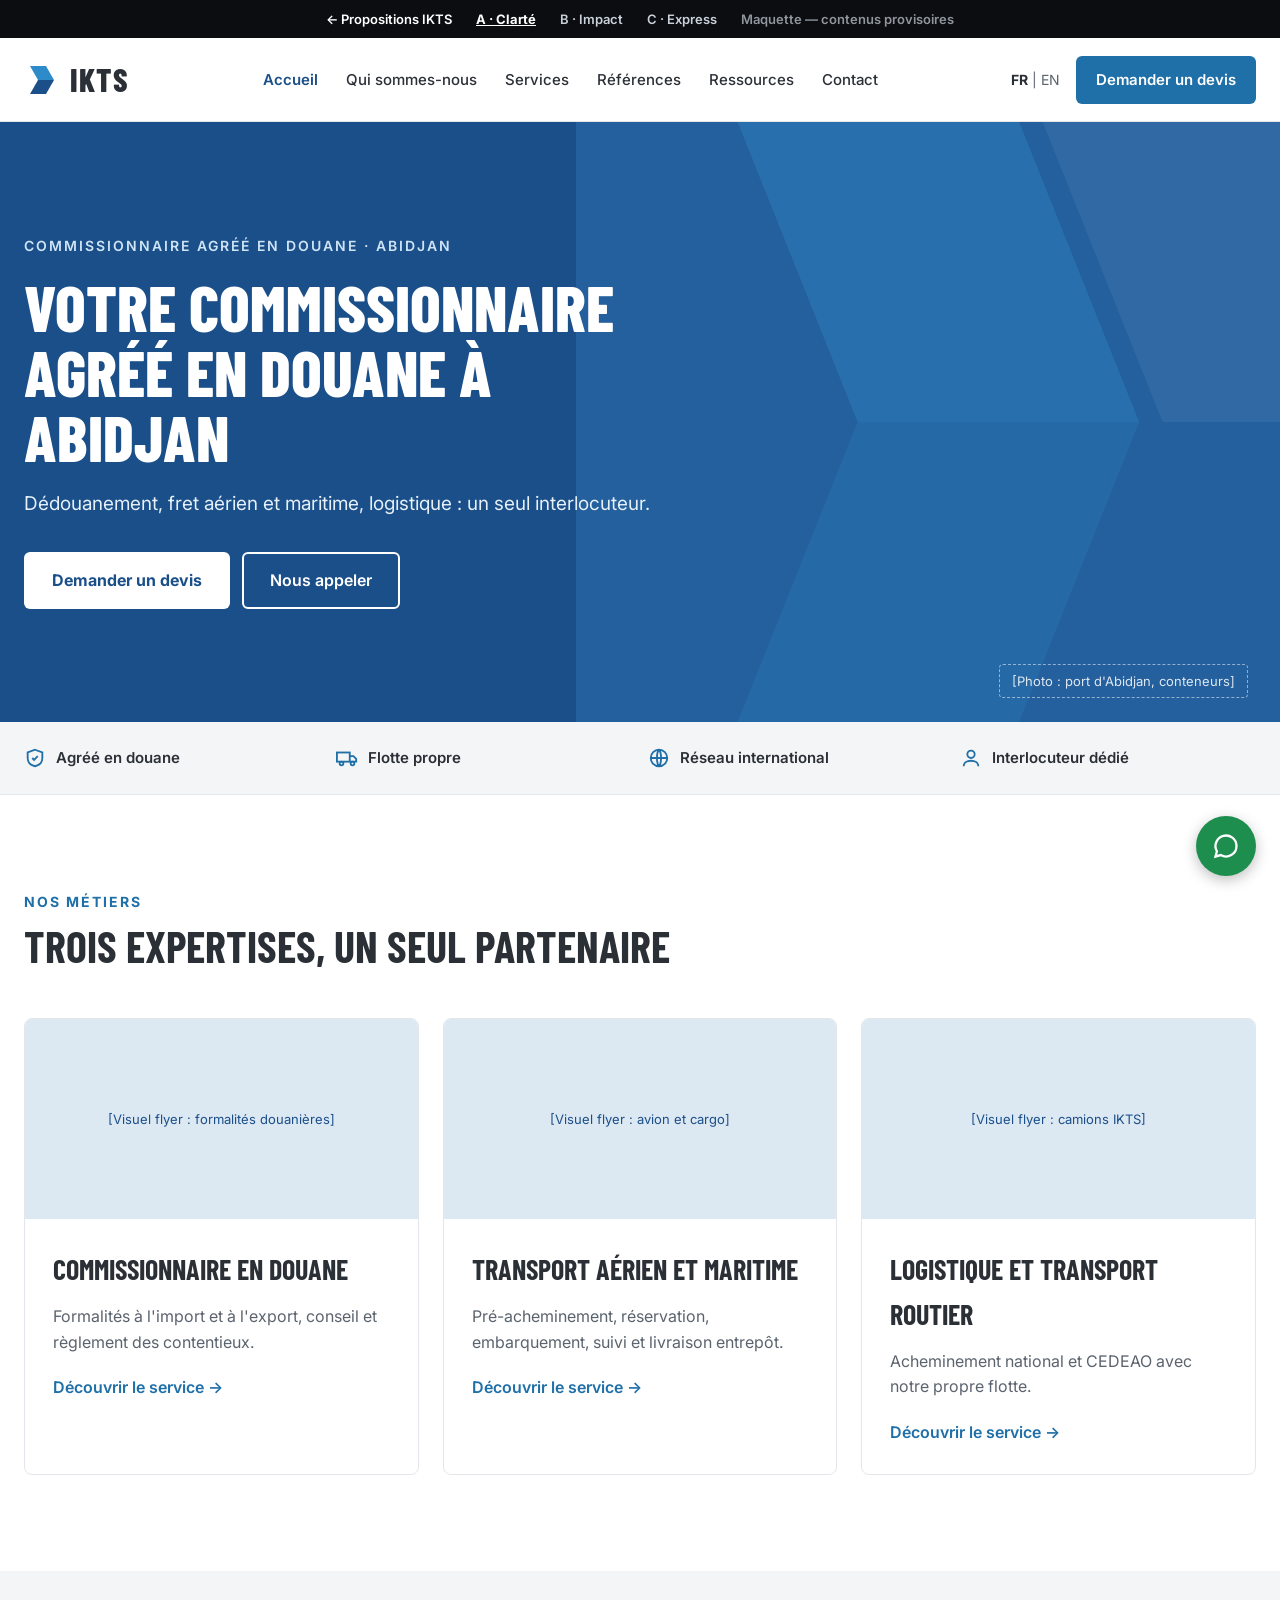
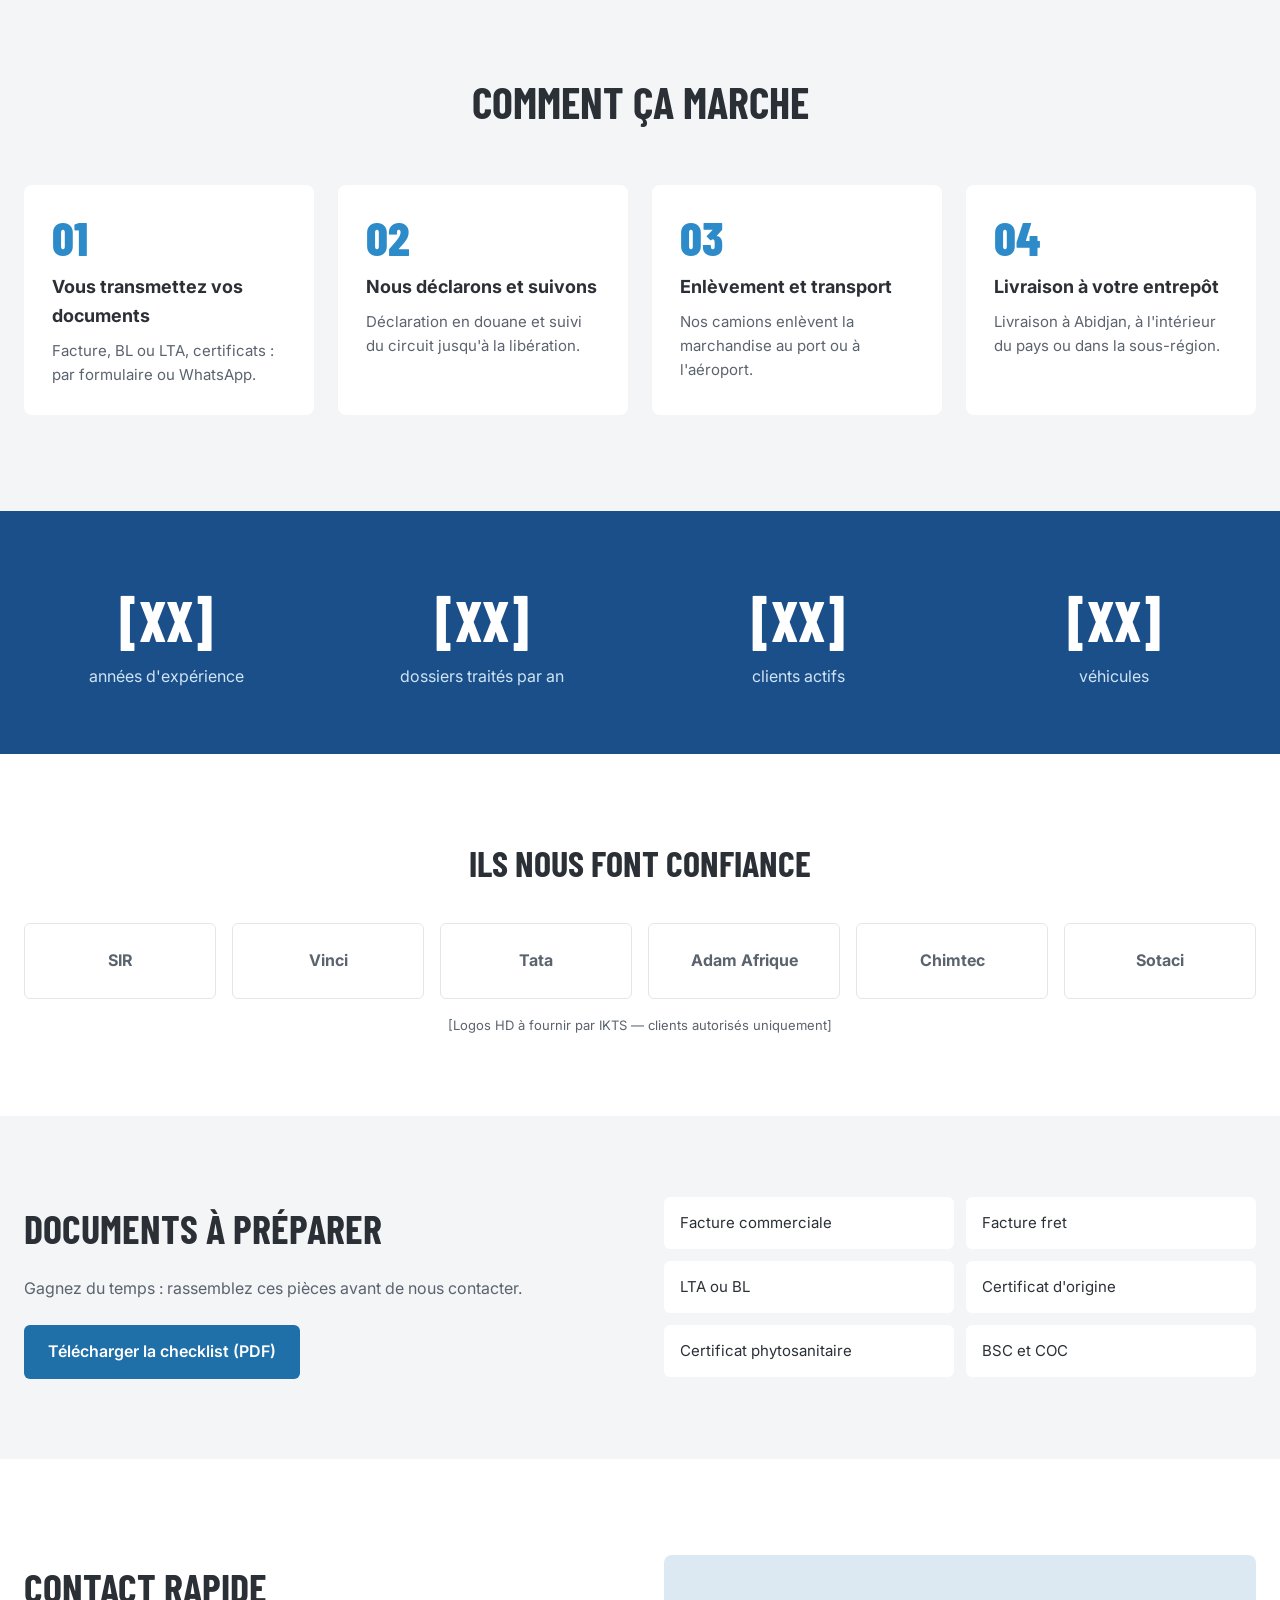
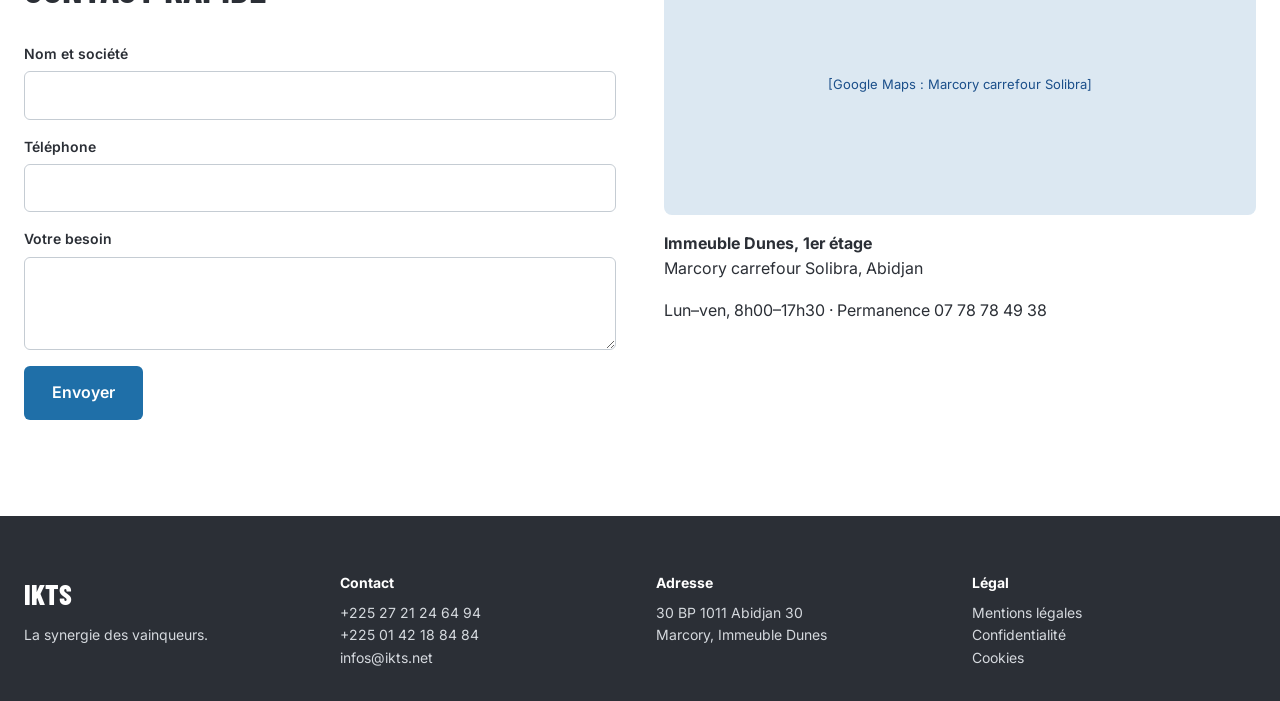
==== a-clarte.html @ 6e82dc12 "Maquettes page d'accueil IKTS : 3 propositions Co-Authored-By: Claude Opus 5.5 <noreply@anthropic.co" ====
<!doctype html>
<html lang="fr">
<head>
<meta charset="utf-8">
<meta name="viewport" content="width=device-width, initial-scale=1">
<meta name="robots" content="noindex, nofollow">
<title>IKTS accueil – Clarté</title>
<link rel="preconnect" href="https://fonts.googleapis.com">
<link href="https://fonts.googleapis.com/css2?family=Barlow+Condensed:wght@600;700;800&amp;family=Inter:wght@400;500;600;700&amp;display=swap" rel="stylesheet">
<style>
body{margin:0;background:#FFFFFF}
a{color:#1F6FA8}a:hover{color:#1B4F8A}
</style>
</head>
<body>
<div style="position:sticky;top:0;z-index:50;background:#0B0D10;color:#C9D1DA;font:600 13px/1.4 Inter,system-ui,sans-serif;padding:10px 16px;display:flex;flex-wrap:wrap;gap:8px 24px;align-items:center;justify-content:center"><a href="index.html" style="color:#fff;text-decoration:none">← Propositions IKTS</a><a href="a-clarte.html" style="color:#fff;font-weight:700;text-decoration:underline">A · Clarté</a><a href="b-impact.html" style="color:#C9D1DA;text-decoration:none">B · Impact</a><a href="c-express.html" style="color:#C9D1DA;text-decoration:none">C · Express</a><span style="opacity:.7">Maquette — contenus provisoires</span></div>
<div style="font-family: Inter, system-ui, sans-serif; color: #2B2F36; background: #FFFFFF; font-size: 16px; line-height: 1.6; position: relative">

<header style="background: #FFFFFF; border-bottom: 1px solid #E3E7EB">
<div style="max-width: 1240px; margin: 0 auto; padding: 16px 24px; display: flex; flex-wrap: wrap; align-items: center; justify-content: space-between; gap: 16px">
<a href="#" style="display: flex; align-items: center; gap: 10px; text-decoration: none; color: #2B2F36">
<svg width="36" height="36" viewBox="0 0 36 36" aria-hidden="true"><polygon points="6,4 22,4 30,18 14,18" fill="#2E8BC9"></polygon><polygon points="6,32 22,32 30,18 14,18" fill="#1B4F8A"></polygon></svg>
<span style="font-family: 'Barlow Condensed', sans-serif; font-weight: 800; font-size: 32px; letter-spacing: 1px">IKTS</span>
</a>
<nav aria-label="Menu principal" style="display: flex; flex-wrap: wrap; gap: 28px; font-size: 15px; font-weight: 500">
<a href="#" style="color: #1B4F8A; text-decoration: none; font-weight: 600">Accueil</a>
<a href="#" style="color: #2B2F36; text-decoration: none">Qui sommes-nous</a>
<a href="#" style="color: #2B2F36; text-decoration: none">Services</a>
<a href="#" style="color: #2B2F36; text-decoration: none">Références</a>
<a href="#" style="color: #2B2F36; text-decoration: none">Ressources</a>
<a href="#" style="color: #2B2F36; text-decoration: none">Contact</a>
</nav>
<div style="display: flex; align-items: center; gap: 16px">
<span style="font-size: 14px; color: #5B636E"><strong style="color: #2B2F36">FR</strong> | EN</span>
<a href="#" style="background: #1F6FA8; color: #FFFFFF; text-decoration: none; padding: 12px 20px; border-radius: 6px; font-weight: 600; font-size: 15px">Demander un devis</a>
</div>
</div>
</header>

<section style="position: relative; background: #1B4F8A; min-height: 600px; display: flex; align-items: center; overflow: hidden">
<svg style="position: absolute; right: 0; top: 0; height: 100%; width: 55%" viewBox="0 0 600 600" preserveAspectRatio="xMaxYMid slice" aria-hidden="true"><rect width="600" height="600" fill="#24609E"></rect><polygon points="120,0 360,0 480,300 240,300" fill="#2E8BC9" opacity="0.35"></polygon><polygon points="240,300 480,300 360,600 120,600" fill="#2E8BC9" opacity="0.2"></polygon><polygon points="380,0 600,0 600,300 500,300" fill="#FFFFFF" opacity="0.06"></polygon></svg>
<div style="position: absolute; right: 32px; bottom: 24px; color: #FFFFFF; font-size: 13px; opacity: 0.85; border: 1px dashed rgba(255,255,255,0.6); padding: 6px 12px; border-radius: 4px">[Photo : port d'Abidjan, conteneurs]</div>
<div style="position: relative; max-width: 1240px; width: 100%; margin: 0 auto; padding: 80px 24px">
<div style="max-width: 640px; color: #FFFFFF">
<p style="margin: 0 0 16px; font-size: 14px; font-weight: 600; letter-spacing: 2px; text-transform: uppercase; color: #CFE4F5">Commissionnaire agréé en douane · Abidjan</p>
<h1 style="margin: 0 0 20px; font-family: 'Barlow Condensed', sans-serif; font-weight: 800; font-size: 64px; line-height: 1.02; text-transform: uppercase">Votre commissionnaire agréé en douane à Abidjan</h1>
<p style="margin: 0 0 32px; font-size: 19px; color: #E6F0F8">Dédouanement, fret aérien et maritime, logistique : un seul interlocuteur.</p>
<div style="display: flex; flex-wrap: wrap; gap: 12px">
<a href="#" style="background: #FFFFFF; color: #1B4F8A; text-decoration: none; padding: 16px 28px; border-radius: 6px; font-weight: 700">Demander un devis</a>
<a href="tel:+2252721246494" style="border: 2px solid #FFFFFF; color: #FFFFFF; text-decoration: none; padding: 14px 26px; border-radius: 6px; font-weight: 600">Nous appeler</a>
</div>
</div>
</div>
</section>

<section style="background: #F3F5F7; border-bottom: 1px solid #E3E7EB">
<div style="max-width: 1240px; margin: 0 auto; padding: 24px; display: grid; grid-template-columns: repeat(auto-fit, minmax(220px, 1fr)); gap: 16px; font-weight: 600; font-size: 15px">
<div style="display: flex; align-items: center; gap: 10px"><svg width="22" height="22" viewBox="0 0 24 24" fill="none" stroke="#1F6FA8" stroke-width="2" aria-hidden="true"><path d="M12 3l8 3v6c0 5-3.5 8-8 9-4.5-1-8-4-8-9V6z"></path><path d="M9 12l2 2 4-4"></path></svg>Agréé en douane</div>
<div style="display: flex; align-items: center; gap: 10px"><svg width="22" height="22" viewBox="0 0 24 24" fill="none" stroke="#1F6FA8" stroke-width="2" aria-hidden="true"><rect x="1" y="6" width="14" height="10"></rect><path d="M15 10h4l3 3v3h-7"></path><circle cx="6" cy="18" r="2"></circle><circle cx="18" cy="18" r="2"></circle></svg>Flotte propre</div>
<div style="display: flex; align-items: center; gap: 10px"><svg width="22" height="22" viewBox="0 0 24 24" fill="none" stroke="#1F6FA8" stroke-width="2" aria-hidden="true"><circle cx="12" cy="12" r="9"></circle><path d="M3 12h18M12 3c3 3 3 15 0 18M12 3c-3 3-3 15 0 18"></path></svg>Réseau international</div>
<div style="display: flex; align-items: center; gap: 10px"><svg width="22" height="22" viewBox="0 0 24 24" fill="none" stroke="#1F6FA8" stroke-width="2" aria-hidden="true"><circle cx="12" cy="8" r="4"></circle><path d="M4 21c0-4 4-6 8-6s8 2 8 6"></path></svg>Interlocuteur dédié</div>
</div>
</section>

<section style="max-width: 1240px; margin: 0 auto; padding: 96px 24px">
<p style="margin: 0 0 8px; color: #1F6FA8; font-weight: 700; font-size: 14px; letter-spacing: 2px; text-transform: uppercase">Nos métiers</p>
<h2 style="margin: 0 0 48px; font-family: 'Barlow Condensed', sans-serif; font-weight: 700; font-size: 44px; text-transform: uppercase; line-height: 1.1">Trois expertises, un seul partenaire</h2>
<div style="display: grid; grid-template-columns: repeat(auto-fit, minmax(300px, 1fr)); gap: 24px">
<div style="border: 1px solid #E3E7EB; border-radius: 8px; overflow: hidden; background: #FFFFFF">
<div style="height: 200px; background: #DCE8F2; display: flex; align-items: center; justify-content: center; color: #1B4F8A; font-size: 13px">[Visuel flyer : formalités douanières]</div>
<div style="padding: 28px">
<h3 style="margin: 0 0 12px; font-family: 'Barlow Condensed', sans-serif; font-size: 28px; text-transform: uppercase">Commissionnaire en douane</h3>
<p style="margin: 0 0 20px; color: #5B636E">Formalités à l'import et à l'export, conseil et règlement des contentieux.</p>
<a href="#" style="font-weight: 600; text-decoration: none">Découvrir le service →</a>
</div>
</div>
<div style="border: 1px solid #E3E7EB; border-radius: 8px; overflow: hidden; background: #FFFFFF">
<div style="height: 200px; background: #DCE8F2; display: flex; align-items: center; justify-content: center; color: #1B4F8A; font-size: 13px">[Visuel flyer : avion et cargo]</div>
<div style="padding: 28px">
<h3 style="margin: 0 0 12px; font-family: 'Barlow Condensed', sans-serif; font-size: 28px; text-transform: uppercase">Transport aérien et maritime</h3>
<p style="margin: 0 0 20px; color: #5B636E">Pré-acheminement, réservation, embarquement, suivi et livraison entrepôt.</p>
<a href="#" style="font-weight: 600; text-decoration: none">Découvrir le service →</a>
</div>
</div>
<div style="border: 1px solid #E3E7EB; border-radius: 8px; overflow: hidden; background: #FFFFFF">
<div style="height: 200px; background: #DCE8F2; display: flex; align-items: center; justify-content: center; color: #1B4F8A; font-size: 13px">[Visuel flyer : camions IKTS]</div>
<div style="padding: 28px">
<h3 style="margin: 0 0 12px; font-family: 'Barlow Condensed', sans-serif; font-size: 28px; text-transform: uppercase">Logistique et transport routier</h3>
<p style="margin: 0 0 20px; color: #5B636E">Acheminement national et CEDEAO avec notre propre flotte.</p>
<a href="#" style="font-weight: 600; text-decoration: none">Découvrir le service →</a>
</div>
</div>
</div>
</section>

<section style="background: #F3F5F7">
<div style="max-width: 1240px; margin: 0 auto; padding: 96px 24px">
<h2 style="margin: 0 0 48px; font-family: 'Barlow Condensed', sans-serif; font-weight: 700; font-size: 44px; text-transform: uppercase; text-align: center">Comment ça marche</h2>
<ol style="list-style: none; margin: 0; padding: 0; display: grid; grid-template-columns: repeat(auto-fit, minmax(220px, 1fr)); gap: 24px">
<li style="background: #FFFFFF; border-radius: 8px; padding: 28px"><div style="font-family: 'Barlow Condensed', sans-serif; font-size: 48px; font-weight: 800; color: #2E8BC9; line-height: 1">01</div><h3 style="margin: 12px 0 8px; font-size: 18px">Vous transmettez vos documents</h3><p style="margin: 0; color: #5B636E; font-size: 15px">Facture, BL ou LTA, certificats : par formulaire ou WhatsApp.</p></li>
<li style="background: #FFFFFF; border-radius: 8px; padding: 28px"><div style="font-family: 'Barlow Condensed', sans-serif; font-size: 48px; font-weight: 800; color: #2E8BC9; line-height: 1">02</div><h3 style="margin: 12px 0 8px; font-size: 18px">Nous déclarons et suivons</h3><p style="margin: 0; color: #5B636E; font-size: 15px">Déclaration en douane et suivi du circuit jusqu'à la libération.</p></li>
<li style="background: #FFFFFF; border-radius: 8px; padding: 28px"><div style="font-family: 'Barlow Condensed', sans-serif; font-size: 48px; font-weight: 800; color: #2E8BC9; line-height: 1">03</div><h3 style="margin: 12px 0 8px; font-size: 18px">Enlèvement et transport</h3><p style="margin: 0; color: #5B636E; font-size: 15px">Nos camions enlèvent la marchandise au port ou à l'aéroport.</p></li>
<li style="background: #FFFFFF; border-radius: 8px; padding: 28px"><div style="font-family: 'Barlow Condensed', sans-serif; font-size: 48px; font-weight: 800; color: #2E8BC9; line-height: 1">04</div><h3 style="margin: 12px 0 8px; font-size: 18px">Livraison à votre entrepôt</h3><p style="margin: 0; color: #5B636E; font-size: 15px">Livraison à Abidjan, à l'intérieur du pays ou dans la sous-région.</p></li>
</ol>
</div>
</section>

<section style="background: #1B4F8A; color: #FFFFFF">
<div style="max-width: 1240px; margin: 0 auto; padding: 64px 24px; display: grid; grid-template-columns: repeat(auto-fit, minmax(200px, 1fr)); gap: 32px; text-align: center">
<div><div style="font-family: 'Barlow Condensed', sans-serif; font-size: 56px; font-weight: 800">[XX]</div><div style="color: #CFE4F5">années d'expérience</div></div>
<div><div style="font-family: 'Barlow Condensed', sans-serif; font-size: 56px; font-weight: 800">[XX]</div><div style="color: #CFE4F5">dossiers traités par an</div></div>
<div><div style="font-family: 'Barlow Condensed', sans-serif; font-size: 56px; font-weight: 800">[XX]</div><div style="color: #CFE4F5">clients actifs</div></div>
<div><div style="font-family: 'Barlow Condensed', sans-serif; font-size: 56px; font-weight: 800">[XX]</div><div style="color: #CFE4F5">véhicules</div></div>
</div>
</section>

<section style="max-width: 1240px; margin: 0 auto; padding: 80px 24px">
<h2 style="margin: 0 0 32px; font-family: 'Barlow Condensed', sans-serif; font-weight: 700; font-size: 36px; text-transform: uppercase; text-align: center">Ils nous font confiance</h2>
<div style="display: grid; grid-template-columns: repeat(auto-fit, minmax(140px, 1fr)); gap: 16px">
<div style="border: 1px solid #E3E7EB; border-radius: 6px; padding: 24px; text-align: center; font-weight: 700; color: #5B636E">SIR</div>
<div style="border: 1px solid #E3E7EB; border-radius: 6px; padding: 24px; text-align: center; font-weight: 700; color: #5B636E">Vinci</div>
<div style="border: 1px solid #E3E7EB; border-radius: 6px; padding: 24px; text-align: center; font-weight: 700; color: #5B636E">Tata</div>
<div style="border: 1px solid #E3E7EB; border-radius: 6px; padding: 24px; text-align: center; font-weight: 700; color: #5B636E">Adam Afrique</div>
<div style="border: 1px solid #E3E7EB; border-radius: 6px; padding: 24px; text-align: center; font-weight: 700; color: #5B636E">Chimtec</div>
<div style="border: 1px solid #E3E7EB; border-radius: 6px; padding: 24px; text-align: center; font-weight: 700; color: #5B636E">Sotaci</div>
</div>
<p style="margin: 16px 0 0; text-align: center; font-size: 13px; color: #5B636E">[Logos HD à fournir par IKTS — clients autorisés uniquement]</p>
</section>

<section style="background: #F3F5F7">
<div style="max-width: 1240px; margin: 0 auto; padding: 80px 24px; display: flex; flex-wrap: wrap; gap: 48px; align-items: center">
<div style="flex: 1 1 420px">
<h2 style="margin: 0 0 16px; font-family: 'Barlow Condensed', sans-serif; font-weight: 700; font-size: 40px; text-transform: uppercase">Documents à préparer</h2>
<p style="margin: 0 0 24px; color: #5B636E">Gagnez du temps : rassemblez ces pièces avant de nous contacter.</p>
<a href="#" style="display: inline-block; background: #1F6FA8; color: #FFFFFF; text-decoration: none; padding: 14px 24px; border-radius: 6px; font-weight: 600">Télécharger la checklist (PDF)</a>
</div>
<ul style="flex: 1 1 420px; margin: 0; padding: 0; list-style: none; display: grid; grid-template-columns: repeat(2, minmax(0, 1fr)); gap: 12px; font-size: 15px">
<li style="background: #FFFFFF; padding: 14px 16px; border-radius: 6px">Facture commerciale</li>
<li style="background: #FFFFFF; padding: 14px 16px; border-radius: 6px">Facture fret</li>
<li style="background: #FFFFFF; padding: 14px 16px; border-radius: 6px">LTA ou BL</li>
<li style="background: #FFFFFF; padding: 14px 16px; border-radius: 6px">Certificat d'origine</li>
<li style="background: #FFFFFF; padding: 14px 16px; border-radius: 6px">Certificat phytosanitaire</li>
<li style="background: #FFFFFF; padding: 14px 16px; border-radius: 6px">BSC et COC</li>
</ul>
</div>
</section>

<section style="max-width: 1240px; margin: 0 auto; padding: 96px 24px; display: flex; flex-wrap: wrap; gap: 48px">
<form style="flex: 1 1 420px; display: flex; flex-direction: column; gap: 16px">
<h2 style="margin: 0 0 8px; font-family: 'Barlow Condensed', sans-serif; font-weight: 700; font-size: 40px; text-transform: uppercase">Contact rapide</h2>
<label style="display: flex; flex-direction: column; gap: 6px; font-weight: 600; font-size: 14px">Nom et société<input type="text" style="padding: 12px; border: 1px solid #C5CCD3; border-radius: 6px; font: inherit; font-weight: 400"></label>
<label style="display: flex; flex-direction: column; gap: 6px; font-weight: 600; font-size: 14px">Téléphone<input type="tel" style="padding: 12px; border: 1px solid #C5CCD3; border-radius: 6px; font: inherit; font-weight: 400"></label>
<label style="display: flex; flex-direction: column; gap: 6px; font-weight: 600; font-size: 14px">Votre besoin<textarea rows="3" style="padding: 12px; border: 1px solid #C5CCD3; border-radius: 6px; font: inherit; font-weight: 400"></textarea></label>
<button type="button" style="align-self: flex-start; background: #1F6FA8; color: #FFFFFF; border: 0; padding: 14px 28px; border-radius: 6px; font: inherit; font-weight: 600; cursor: pointer">Envoyer</button>
</form>
<div style="flex: 1 1 420px; display: flex; flex-direction: column; gap: 16px">
<div style="height: 260px; background: #DCE8F2; border-radius: 8px; display: flex; align-items: center; justify-content: center; color: #1B4F8A; font-size: 13px">[Google Maps : Marcory carrefour Solibra]</div>
<p style="margin: 0"><strong>Immeuble Dunes, 1er étage</strong><br>Marcory carrefour Solibra, Abidjan</p>
<p style="margin: 0">Lun–ven, 8h00–17h30 · Permanence 07 78 78 49 38</p>
</div>
</section>

<footer style="background: #2B2F36; color: #D5D9DE">
<div style="max-width: 1240px; margin: 0 auto; padding: 56px 24px 32px; display: grid; grid-template-columns: repeat(auto-fit, minmax(220px, 1fr)); gap: 32px; font-size: 14px">
<div><div style="font-family: 'Barlow Condensed', sans-serif; font-weight: 800; font-size: 28px; color: #FFFFFF">IKTS</div><p style="margin: 8px 0 0">La synergie des vainqueurs.</p></div>
<div><strong style="color: #FFFFFF">Contact</strong><p style="margin: 8px 0 0">+225 27 21 24 64 94<br>+225 01 42 18 84 84<br>infos@ikts.net</p></div>
<div><strong style="color: #FFFFFF">Adresse</strong><p style="margin: 8px 0 0">30 BP 1011 Abidjan 30<br>Marcory, Immeuble Dunes</p></div>
<div><strong style="color: #FFFFFF">Légal</strong><p style="margin: 8px 0 0">Mentions légales<br>Confidentialité<br>Cookies</p></div>
</div>
</footer>

<a href="https://wa.me/2250778784938" aria-label="Écrire sur WhatsApp" style="position: fixed; right: 24px; bottom: 24px; width: 60px; height: 60px; border-radius: 50%; background: #1E8E4F; display: flex; align-items: center; justify-content: center; box-shadow: 0 4px 14px rgba(0,0,0,0.25)"><svg width="28" height="28" viewBox="0 0 24 24" fill="none" stroke="#FFFFFF" stroke-width="2" aria-hidden="true"><path d="M21 12a9 9 0 0 1-13.5 7.8L3 21l1.2-4.5A9 9 0 1 1 21 12z"></path></svg></a>
</div>
</body>
</html>
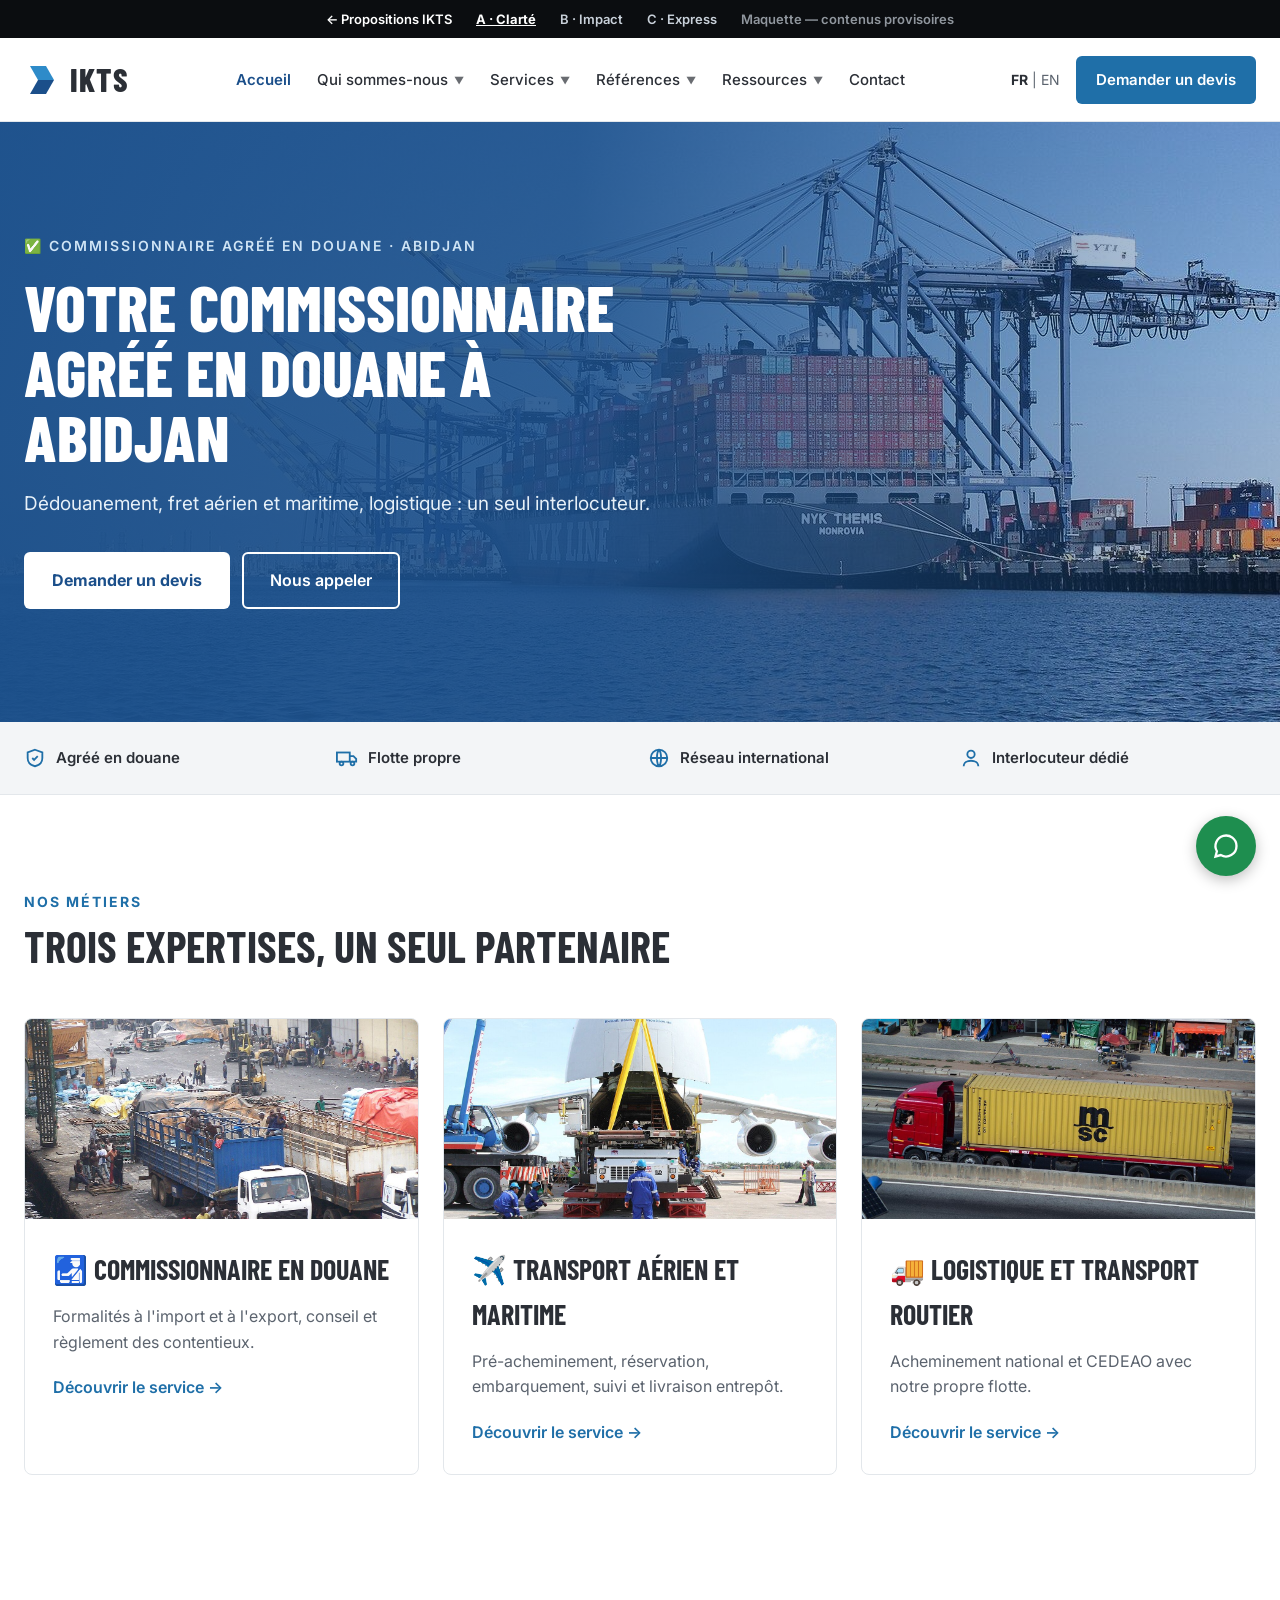
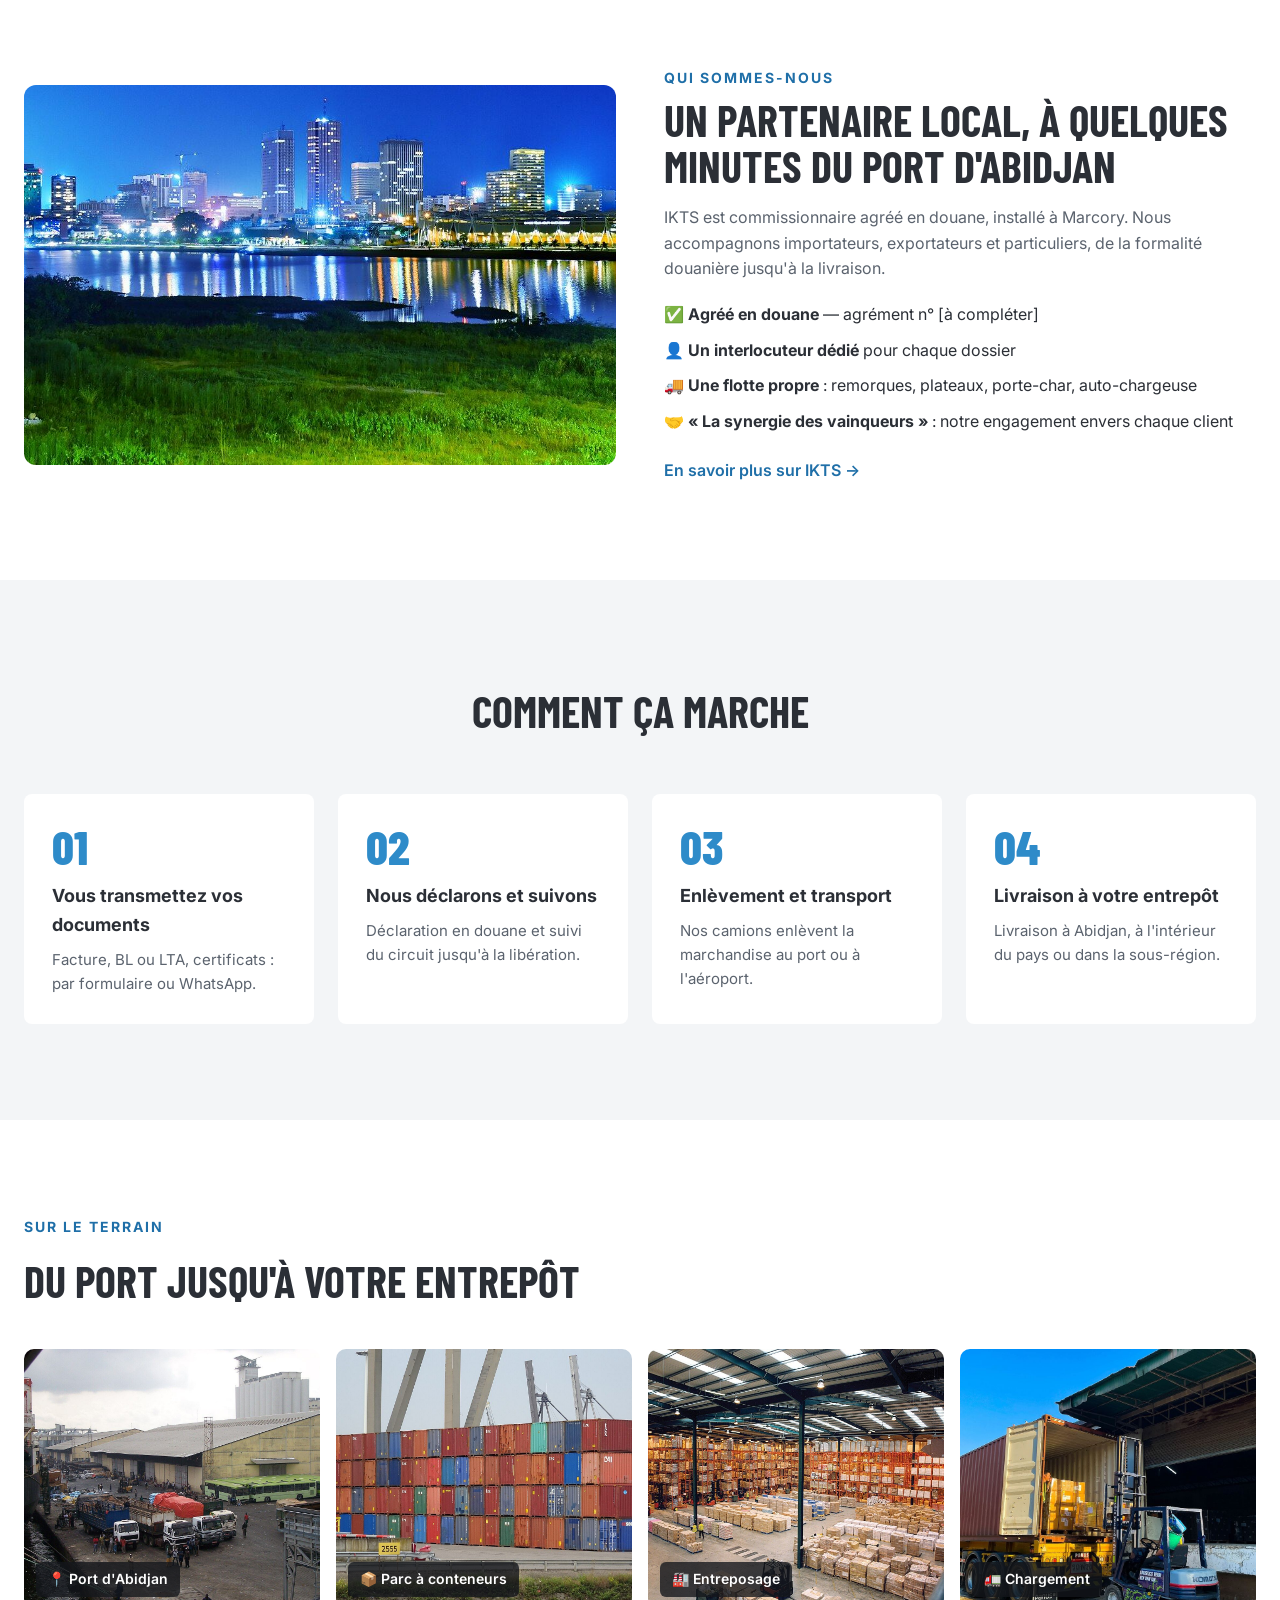
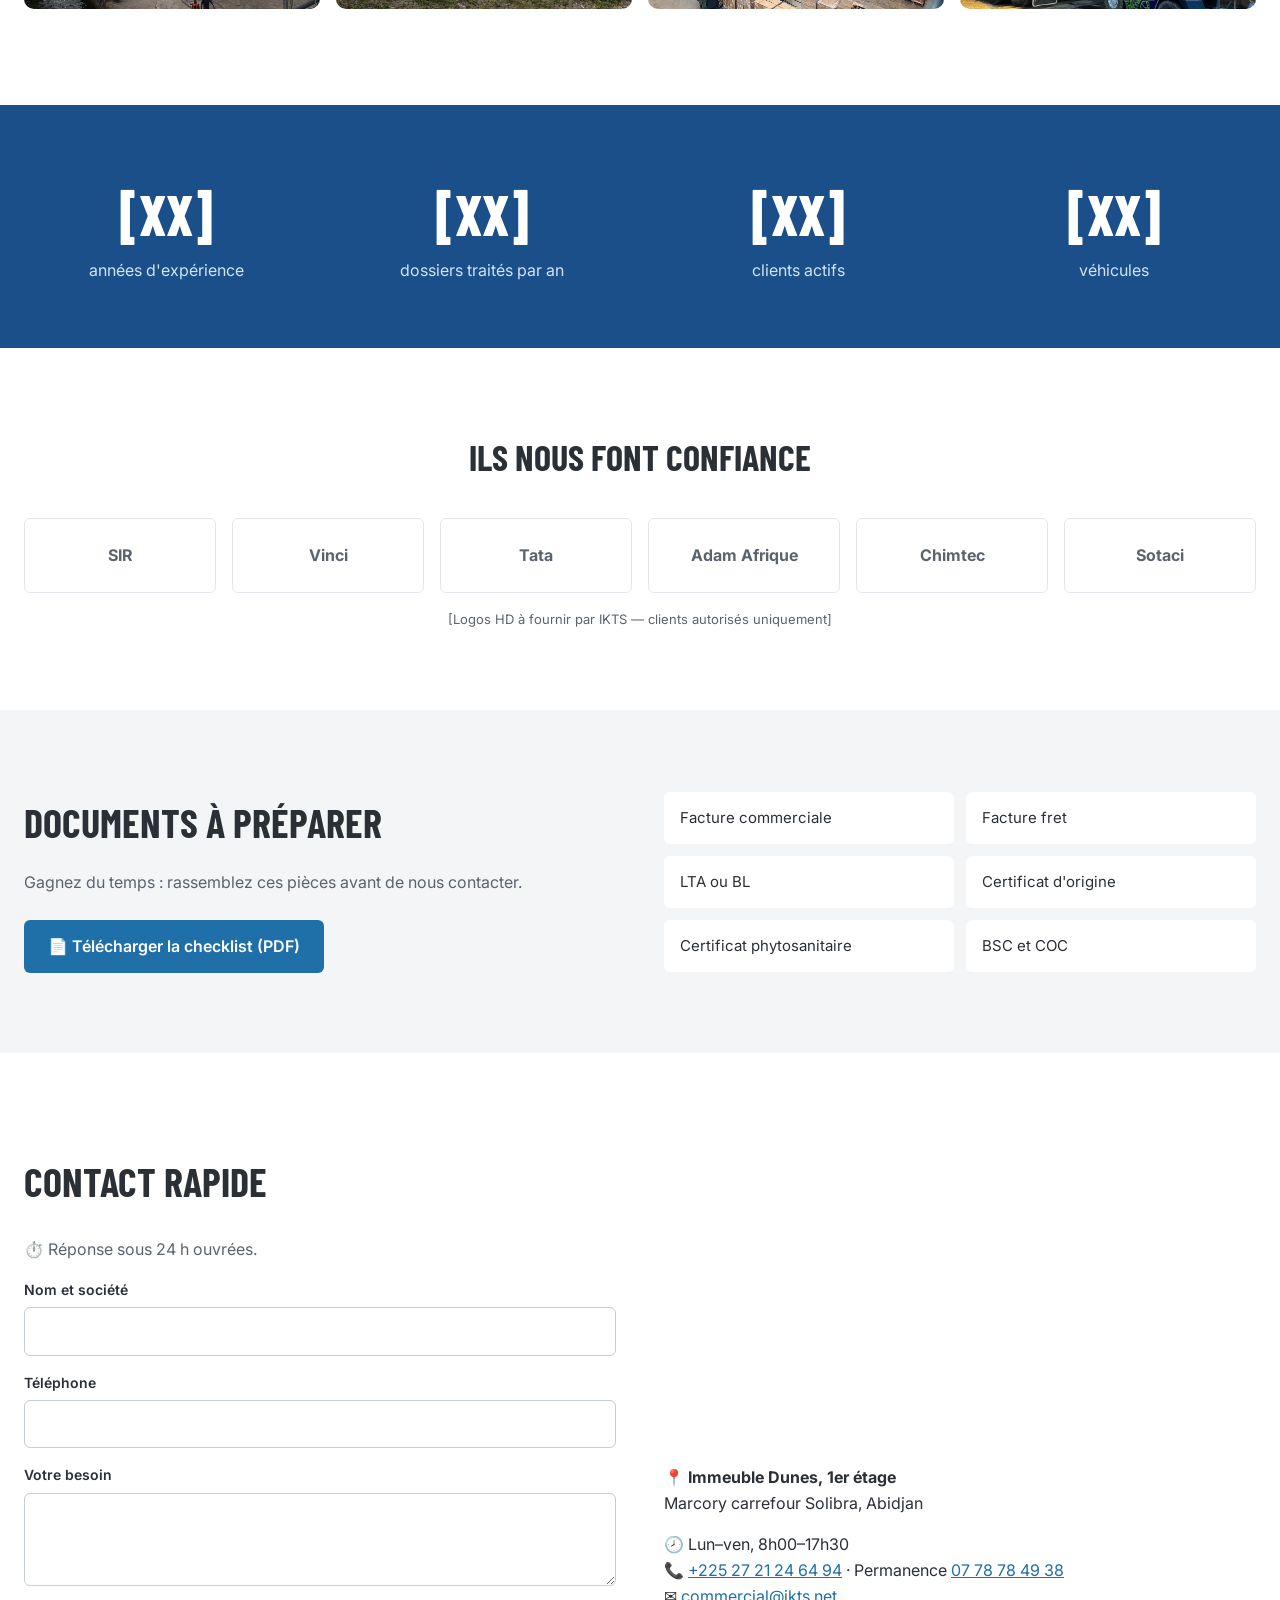
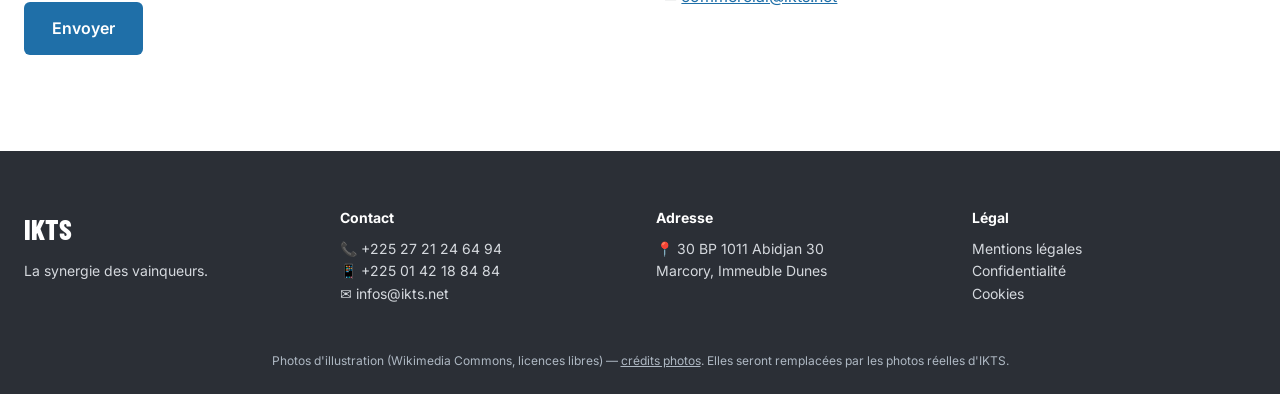
==== commit c29bcd6c: "Ajout photos, sous-menus cliquables, emojis, sections Qui sommes-nous, galerie, contact et crédits p" ====
--- a/a-clarte.html
+++ b/a-clarte.html
@@ -11,42 +11,74 @@
 body{margin:0;background:#FFFFFF}
 a{color:#1F6FA8}a:hover{color:#1B4F8A}
 </style>
+<link rel="stylesheet" href="assets/site.css">
 </head>
-<body>
+<body class="theme-light" id="top">
 <div style="position:sticky;top:0;z-index:50;background:#0B0D10;color:#C9D1DA;font:600 13px/1.4 Inter,system-ui,sans-serif;padding:10px 16px;display:flex;flex-wrap:wrap;gap:8px 24px;align-items:center;justify-content:center"><a href="index.html" style="color:#fff;text-decoration:none">← Propositions IKTS</a><a href="a-clarte.html" style="color:#fff;font-weight:700;text-decoration:underline">A · Clarté</a><a href="b-impact.html" style="color:#C9D1DA;text-decoration:none">B · Impact</a><a href="c-express.html" style="color:#C9D1DA;text-decoration:none">C · Express</a><span style="opacity:.7">Maquette — contenus provisoires</span></div>
 <div style="font-family: Inter, system-ui, sans-serif; color: #2B2F36; background: #FFFFFF; font-size: 16px; line-height: 1.6; position: relative">
 
 <header style="background: #FFFFFF; border-bottom: 1px solid #E3E7EB">
 <div style="max-width: 1240px; margin: 0 auto; padding: 16px 24px; display: flex; flex-wrap: wrap; align-items: center; justify-content: space-between; gap: 16px">
-<a href="#" style="display: flex; align-items: center; gap: 10px; text-decoration: none; color: #2B2F36">
+<a href="#top" style="display: flex; align-items: center; gap: 10px; text-decoration: none; color: #2B2F36">
 <svg width="36" height="36" viewBox="0 0 36 36" aria-hidden="true"><polygon points="6,4 22,4 30,18 14,18" fill="#2E8BC9"></polygon><polygon points="6,32 22,32 30,18 14,18" fill="#1B4F8A"></polygon></svg>
 <span style="font-family: 'Barlow Condensed', sans-serif; font-weight: 800; font-size: 32px; letter-spacing: 1px">IKTS</span>
 </a>
-<nav aria-label="Menu principal" style="display: flex; flex-wrap: wrap; gap: 28px; font-size: 15px; font-weight: 500">
-<a href="#" style="color: #1B4F8A; text-decoration: none; font-weight: 600">Accueil</a>
-<a href="#" style="color: #2B2F36; text-decoration: none">Qui sommes-nous</a>
-<a href="#" style="color: #2B2F36; text-decoration: none">Services</a>
-<a href="#" style="color: #2B2F36; text-decoration: none">Références</a>
-<a href="#" style="color: #2B2F36; text-decoration: none">Ressources</a>
-<a href="#" style="color: #2B2F36; text-decoration: none">Contact</a>
-</nav>
+<button type="button" class="menu-btn" aria-expanded="false" aria-controls="menu" onclick="var n=document.getElementById('menu');var o=n.classList.toggle('open');this.setAttribute('aria-expanded',o)">☰ Menu</button>
+<ul class="nav" id="menu" aria-label="Menu principal" style="font-size: 15px; font-weight: 500">
+<li><a class="top" href="#top" style="color: #1B4F8A; font-weight: 600">Accueil</a>
+</li>
+<li><a class="top" href="#a-propos" style="color: #2B2F36">Qui sommes-nous <span class="caret" aria-hidden="true">▼</span></a>
+<ul class="sub">
+<li><a href="bientot.html?p=Notre%20histoire">Notre histoire<span class="soon">bientôt</span></a></li>
+<li><a href="#a-propos">Agrément et engagements</a></li>
+<li><a href="#process">Comment nous travaillons</a></li>
+<li><a href="#chiffres">Chiffres clés</a></li>
+</ul>
+</li>
+<li><a class="top" href="#services" style="color: #2B2F36">Services <span class="caret" aria-hidden="true">▼</span></a>
+<ul class="sub">
+<li><a href="#douane">🛃 Commissionnaire en douane</a></li>
+<li><a href="#fret">✈️ Fret aérien et maritime</a></li>
+<li><a href="#logistique">🚚 Logistique et transport routier</a></li>
+<li><a href="bientot.html?p=Notre%20flotte">Notre flotte<span class="soon">bientôt</span></a></li>
+</ul>
+</li>
+<li><a class="top" href="#references" style="color: #2B2F36">Références <span class="caret" aria-hidden="true">▼</span></a>
+<ul class="sub">
+<li><a href="#references">Nos clients</a></li>
+<li><a href="bientot.html?p=%C3%89tudes%20de%20cas">Études de cas<span class="soon">bientôt</span></a></li>
+<li><a href="bientot.html?p=T%C3%A9moignages">Témoignages<span class="soon">bientôt</span></a></li>
+</ul>
+</li>
+<li><a class="top" href="#documents" style="color: #2B2F36">Ressources <span class="caret" aria-hidden="true">▼</span></a>
+<ul class="sub">
+<li><a href="#documents">📄 Documents à préparer</a></li>
+<li><a href="bientot.html?p=Questions%20fr%C3%A9quentes">❓ Questions fréquentes<span class="soon">bientôt</span></a></li>
+<li><a href="bientot.html?p=Suivi%20de%20dossier">📦 Suivi de dossier<span class="soon">bientôt</span></a></li>
+<li><a href="bientot.html?p=Glossaire%20douane">Glossaire douane<span class="soon">bientôt</span></a></li>
+<li><a href="bientot.html?p=Actualit%C3%A9s">Actualités<span class="soon">bientôt</span></a></li>
+</ul>
+</li>
+<li><a class="top" href="#contact" style="color: #2B2F36">Contact</a>
+</li>
+</ul>
 <div style="display: flex; align-items: center; gap: 16px">
 <span style="font-size: 14px; color: #5B636E"><strong style="color: #2B2F36">FR</strong> | EN</span>
-<a href="#" style="background: #1F6FA8; color: #FFFFFF; text-decoration: none; padding: 12px 20px; border-radius: 6px; font-weight: 600; font-size: 15px">Demander un devis</a>
+<a href="#contact" style="background: #1F6FA8; color: #FFFFFF; text-decoration: none; padding: 12px 20px; border-radius: 6px; font-weight: 600; font-size: 15px">Demander un devis</a>
 </div>
 </div>
 </header>
 
 <section style="position: relative; background: #1B4F8A; min-height: 600px; display: flex; align-items: center; overflow: hidden">
-<svg style="position: absolute; right: 0; top: 0; height: 100%; width: 55%" viewBox="0 0 600 600" preserveAspectRatio="xMaxYMid slice" aria-hidden="true"><rect width="600" height="600" fill="#24609E"></rect><polygon points="120,0 360,0 480,300 240,300" fill="#2E8BC9" opacity="0.35"></polygon><polygon points="240,300 480,300 360,600 120,600" fill="#2E8BC9" opacity="0.2"></polygon><polygon points="380,0 600,0 600,300 500,300" fill="#FFFFFF" opacity="0.06"></polygon></svg>
-<div style="position: absolute; right: 32px; bottom: 24px; color: #FFFFFF; font-size: 13px; opacity: 0.85; border: 1px dashed rgba(255,255,255,0.6); padding: 6px 12px; border-radius: 4px">[Photo : port d'Abidjan, conteneurs]</div>
+<img src="img/porte-conteneurs.jpg" alt="Porte-conteneurs à quai sous les portiques" style="position: absolute; inset: 0; width: 100%; height: 100%; object-fit: cover">
+<div aria-hidden="true" style="position: absolute; inset: 0; background: linear-gradient(90deg, rgba(27,79,138,0.96) 0%, rgba(27,79,138,0.88) 45%, rgba(27,79,138,0.25) 100%)"></div>
 <div style="position: relative; max-width: 1240px; width: 100%; margin: 0 auto; padding: 80px 24px">
 <div style="max-width: 640px; color: #FFFFFF">
-<p style="margin: 0 0 16px; font-size: 14px; font-weight: 600; letter-spacing: 2px; text-transform: uppercase; color: #CFE4F5">Commissionnaire agréé en douane · Abidjan</p>
+<p style="margin: 0 0 16px; font-size: 14px; font-weight: 600; letter-spacing: 2px; text-transform: uppercase; color: #CFE4F5">✅ Commissionnaire agréé en douane · Abidjan</p>
 <h1 style="margin: 0 0 20px; font-family: 'Barlow Condensed', sans-serif; font-weight: 800; font-size: 64px; line-height: 1.02; text-transform: uppercase">Votre commissionnaire agréé en douane à Abidjan</h1>
 <p style="margin: 0 0 32px; font-size: 19px; color: #E6F0F8">Dédouanement, fret aérien et maritime, logistique : un seul interlocuteur.</p>
 <div style="display: flex; flex-wrap: wrap; gap: 12px">
-<a href="#" style="background: #FFFFFF; color: #1B4F8A; text-decoration: none; padding: 16px 28px; border-radius: 6px; font-weight: 700">Demander un devis</a>
+<a href="#contact" style="background: #FFFFFF; color: #1B4F8A; text-decoration: none; padding: 16px 28px; border-radius: 6px; font-weight: 700">Demander un devis</a>
 <a href="tel:+2252721246494" style="border: 2px solid #FFFFFF; color: #FFFFFF; text-decoration: none; padding: 14px 26px; border-radius: 6px; font-weight: 600">Nous appeler</a>
 </div>
 </div>
@@ -62,38 +94,53 @@
 </div>
 </section>
 
-<section style="max-width: 1240px; margin: 0 auto; padding: 96px 24px">
+<section id="services" style="max-width: 1240px; margin: 0 auto; padding: 96px 24px">
 <p style="margin: 0 0 8px; color: #1F6FA8; font-weight: 700; font-size: 14px; letter-spacing: 2px; text-transform: uppercase">Nos métiers</p>
 <h2 style="margin: 0 0 48px; font-family: 'Barlow Condensed', sans-serif; font-weight: 700; font-size: 44px; text-transform: uppercase; line-height: 1.1">Trois expertises, un seul partenaire</h2>
 <div style="display: grid; grid-template-columns: repeat(auto-fit, minmax(300px, 1fr)); gap: 24px">
 <div style="border: 1px solid #E3E7EB; border-radius: 8px; overflow: hidden; background: #FFFFFF">
-<div style="height: 200px; background: #DCE8F2; display: flex; align-items: center; justify-content: center; color: #1B4F8A; font-size: 13px">[Visuel flyer : formalités douanières]</div>
+<img id="douane" src="img/port-1.jpg" alt="Quai du port d'Abidjan avec camions et marchandises" loading="lazy" style="display: block; width: 100%; height: 200px; object-fit: cover">
 <div style="padding: 28px">
-<h3 style="margin: 0 0 12px; font-family: 'Barlow Condensed', sans-serif; font-size: 28px; text-transform: uppercase">Commissionnaire en douane</h3>
+<h3 style="margin: 0 0 12px; font-family: 'Barlow Condensed', sans-serif; font-size: 28px; text-transform: uppercase">🛃 Commissionnaire en douane</h3>
 <p style="margin: 0 0 20px; color: #5B636E">Formalités à l'import et à l'export, conseil et règlement des contentieux.</p>
-<a href="#" style="font-weight: 600; text-decoration: none">Découvrir le service →</a>
+<a href="bientot.html" style="font-weight: 600; text-decoration: none">Découvrir le service →</a>
 </div>
 </div>
 <div style="border: 1px solid #E3E7EB; border-radius: 8px; overflow: hidden; background: #FFFFFF">
-<div style="height: 200px; background: #DCE8F2; display: flex; align-items: center; justify-content: center; color: #1B4F8A; font-size: 13px">[Visuel flyer : avion et cargo]</div>
+<img id="fret" src="img/avion-cargo.jpg" alt="Déchargement d'un avion cargo" loading="lazy" style="display: block; width: 100%; height: 200px; object-fit: cover">
 <div style="padding: 28px">
-<h3 style="margin: 0 0 12px; font-family: 'Barlow Condensed', sans-serif; font-size: 28px; text-transform: uppercase">Transport aérien et maritime</h3>
+<h3 style="margin: 0 0 12px; font-family: 'Barlow Condensed', sans-serif; font-size: 28px; text-transform: uppercase">✈️ Transport aérien et maritime</h3>
 <p style="margin: 0 0 20px; color: #5B636E">Pré-acheminement, réservation, embarquement, suivi et livraison entrepôt.</p>
-<a href="#" style="font-weight: 600; text-decoration: none">Découvrir le service →</a>
+<a href="bientot.html" style="font-weight: 600; text-decoration: none">Découvrir le service →</a>
 </div>
 </div>
 <div style="border: 1px solid #E3E7EB; border-radius: 8px; overflow: hidden; background: #FFFFFF">
-<div style="height: 200px; background: #DCE8F2; display: flex; align-items: center; justify-content: center; color: #1B4F8A; font-size: 13px">[Visuel flyer : camions IKTS]</div>
+<img id="logistique" src="img/camion-remorque.jpg" alt="Camion remorque transportant un conteneur" loading="lazy" style="display: block; width: 100%; height: 200px; object-fit: cover">
 <div style="padding: 28px">
-<h3 style="margin: 0 0 12px; font-family: 'Barlow Condensed', sans-serif; font-size: 28px; text-transform: uppercase">Logistique et transport routier</h3>
+<h3 style="margin: 0 0 12px; font-family: 'Barlow Condensed', sans-serif; font-size: 28px; text-transform: uppercase">🚚 Logistique et transport routier</h3>
 <p style="margin: 0 0 20px; color: #5B636E">Acheminement national et CEDEAO avec notre propre flotte.</p>
-<a href="#" style="font-weight: 600; text-decoration: none">Découvrir le service →</a>
-</div>
-</div>
-</div>
-</section>
-
-<section style="background: #F3F5F7">
+<a href="bientot.html" style="font-weight: 600; text-decoration: none">Découvrir le service →</a>
+</div>
+</div>
+</div>
+</section>
+
+<section id="a-propos" style="max-width: 1240px; margin: 0 auto; padding: 96px 24px; display: flex; flex-wrap: wrap; gap: 48px; align-items: center">
+<img src="img/abidjan-plateau.jpg" alt="Le Plateau, quartier d'affaires d'Abidjan, vu de nuit" loading="lazy" style="flex: 1 1 440px; min-width: 0; width: 100%; height: 380px; object-fit: cover; border-radius: 12px">
+<div style="flex: 1 1 440px">
+<p style="margin: 0 0 8px; color: #1F6FA8; font-weight: 700; font-size: 14px; letter-spacing: 2px; text-transform: uppercase">Qui sommes-nous</p>
+<h2 style="margin: 0 0 16px; font-family: 'Barlow Condensed', sans-serif; font-weight: 700; font-size: 44px; line-height: 1.05; text-transform: uppercase">Un partenaire local, à quelques minutes du port d'Abidjan</h2>
+<p style="margin: 0 0 20px; color: #5B636E">IKTS est commissionnaire agréé en douane, installé à Marcory. Nous accompagnons importateurs, exportateurs et particuliers, de la formalité douanière jusqu'à la livraison.</p>
+<ul style="margin: 0 0 24px; padding: 0; list-style: none; display: flex; flex-direction: column; gap: 10px">
+<li>✅ <strong>Agréé en douane</strong> — agrément n° [à compléter]</li>
+<li>👤 <strong>Un interlocuteur dédié</strong> pour chaque dossier</li>
+<li>🚚 <strong>Une flotte propre</strong> : remorques, plateaux, porte-char, auto-chargeuse</li>
+<li>🤝 <strong>« La synergie des vainqueurs »</strong> : notre engagement envers chaque client</li>
+</ul>
+<a href="bientot.html?p=Qui%20sommes-nous" style="font-weight: 600; text-decoration: none">En savoir plus sur IKTS →</a>
+</div>
+</section>
+<section id="process" style="background: #F3F5F7">
 <div style="max-width: 1240px; margin: 0 auto; padding: 96px 24px">
 <h2 style="margin: 0 0 48px; font-family: 'Barlow Condensed', sans-serif; font-weight: 700; font-size: 44px; text-transform: uppercase; text-align: center">Comment ça marche</h2>
 <ol style="list-style: none; margin: 0; padding: 0; display: grid; grid-template-columns: repeat(auto-fit, minmax(220px, 1fr)); gap: 24px">
@@ -105,7 +152,17 @@
 </div>
 </section>
 
-<section style="background: #1B4F8A; color: #FFFFFF">
+<section id="galerie" style="max-width: 1240px; margin: 0 auto; padding: 96px 24px">
+<p style="margin: 0 0 8px; color: #1F6FA8; font-weight: 700; font-size: 14px; letter-spacing: 2px; text-transform: uppercase">Sur le terrain</p>
+<h2 style="margin: 0 0 32px; font-family: 'Barlow Condensed', sans-serif; font-weight: 700; font-size: 44px; text-transform: uppercase">Du port jusqu'à votre entrepôt</h2>
+<div style="display: grid; grid-template-columns: repeat(auto-fit, minmax(260px, 1fr)); gap: 16px">
+<figure style="margin: 0; position: relative; border-radius: 10px; overflow: hidden"><img src="img/port-entrepots.jpg" alt="Entrepôts et camions sur le port d'Abidjan" loading="lazy" style="display: block; width: 100%; height: 260px; object-fit: cover"><figcaption style="position: absolute; left: 12px; bottom: 12px; background: rgba(20,23,28,0.78); color: #FFFFFF; font-size: 14px; font-weight: 600; padding: 6px 12px; border-radius: 6px">📍 Port d'Abidjan</figcaption></figure>
+<figure style="margin: 0; position: relative; border-radius: 10px; overflow: hidden"><img src="img/conteneurs.jpg" alt="Parc à conteneurs" loading="lazy" style="display: block; width: 100%; height: 260px; object-fit: cover"><figcaption style="position: absolute; left: 12px; bottom: 12px; background: rgba(20,23,28,0.78); color: #FFFFFF; font-size: 14px; font-weight: 600; padding: 6px 12px; border-radius: 6px">📦 Parc à conteneurs</figcaption></figure>
+<figure style="margin: 0; position: relative; border-radius: 10px; overflow: hidden"><img src="img/entrepot.jpg" alt="Entrepôt avec rayonnages et palettes" loading="lazy" style="display: block; width: 100%; height: 260px; object-fit: cover"><figcaption style="position: absolute; left: 12px; bottom: 12px; background: rgba(20,23,28,0.78); color: #FFFFFF; font-size: 14px; font-weight: 600; padding: 6px 12px; border-radius: 6px">🏭 Entreposage</figcaption></figure>
+<figure style="margin: 0; position: relative; border-radius: 10px; overflow: hidden"><img src="img/chargement.jpg" alt="Chargement d'un conteneur au chariot élévateur" loading="lazy" style="display: block; width: 100%; height: 260px; object-fit: cover"><figcaption style="position: absolute; left: 12px; bottom: 12px; background: rgba(20,23,28,0.78); color: #FFFFFF; font-size: 14px; font-weight: 600; padding: 6px 12px; border-radius: 6px">🚛 Chargement</figcaption></figure>
+</div>
+</section>
+<section id="chiffres" style="background: #1B4F8A; color: #FFFFFF">
 <div style="max-width: 1240px; margin: 0 auto; padding: 64px 24px; display: grid; grid-template-columns: repeat(auto-fit, minmax(200px, 1fr)); gap: 32px; text-align: center">
 <div><div style="font-family: 'Barlow Condensed', sans-serif; font-size: 56px; font-weight: 800">[XX]</div><div style="color: #CFE4F5">années d'expérience</div></div>
 <div><div style="font-family: 'Barlow Condensed', sans-serif; font-size: 56px; font-weight: 800">[XX]</div><div style="color: #CFE4F5">dossiers traités par an</div></div>
@@ -114,7 +171,7 @@
 </div>
 </section>
 
-<section style="max-width: 1240px; margin: 0 auto; padding: 80px 24px">
+<section id="references" style="max-width: 1240px; margin: 0 auto; padding: 80px 24px">
 <h2 style="margin: 0 0 32px; font-family: 'Barlow Condensed', sans-serif; font-weight: 700; font-size: 36px; text-transform: uppercase; text-align: center">Ils nous font confiance</h2>
 <div style="display: grid; grid-template-columns: repeat(auto-fit, minmax(140px, 1fr)); gap: 16px">
 <div style="border: 1px solid #E3E7EB; border-radius: 6px; padding: 24px; text-align: center; font-weight: 700; color: #5B636E">SIR</div>
@@ -127,12 +184,12 @@
 <p style="margin: 16px 0 0; text-align: center; font-size: 13px; color: #5B636E">[Logos HD à fournir par IKTS — clients autorisés uniquement]</p>
 </section>
 
-<section style="background: #F3F5F7">
+<section id="documents" style="background: #F3F5F7">
 <div style="max-width: 1240px; margin: 0 auto; padding: 80px 24px; display: flex; flex-wrap: wrap; gap: 48px; align-items: center">
 <div style="flex: 1 1 420px">
 <h2 style="margin: 0 0 16px; font-family: 'Barlow Condensed', sans-serif; font-weight: 700; font-size: 40px; text-transform: uppercase">Documents à préparer</h2>
 <p style="margin: 0 0 24px; color: #5B636E">Gagnez du temps : rassemblez ces pièces avant de nous contacter.</p>
-<a href="#" style="display: inline-block; background: #1F6FA8; color: #FFFFFF; text-decoration: none; padding: 14px 24px; border-radius: 6px; font-weight: 600">Télécharger la checklist (PDF)</a>
+<a href="bientot.html?p=Checklist%20des%20documents%20(PDF)" style="display: inline-block; background: #1F6FA8; color: #FFFFFF; text-decoration: none; padding: 14px 24px; border-radius: 6px; font-weight: 600">📄 Télécharger la checklist (PDF)</a>
 </div>
 <ul style="flex: 1 1 420px; margin: 0; padding: 0; list-style: none; display: grid; grid-template-columns: repeat(2, minmax(0, 1fr)); gap: 12px; font-size: 15px">
 <li style="background: #FFFFFF; padding: 14px 16px; border-radius: 6px">Facture commerciale</li>
@@ -145,31 +202,36 @@
 </div>
 </section>
 
-<section style="max-width: 1240px; margin: 0 auto; padding: 96px 24px; display: flex; flex-wrap: wrap; gap: 48px">
+<section id="contact" style="max-width: 1240px; margin: 0 auto; padding: 96px 24px; display: flex; flex-wrap: wrap; gap: 48px">
 <form style="flex: 1 1 420px; display: flex; flex-direction: column; gap: 16px">
 <h2 style="margin: 0 0 8px; font-family: 'Barlow Condensed', sans-serif; font-weight: 700; font-size: 40px; text-transform: uppercase">Contact rapide</h2>
+<p style="margin: 0; color: #5B636E">⏱️ Réponse sous 24 h ouvrées.</p>
 <label style="display: flex; flex-direction: column; gap: 6px; font-weight: 600; font-size: 14px">Nom et société<input type="text" style="padding: 12px; border: 1px solid #C5CCD3; border-radius: 6px; font: inherit; font-weight: 400"></label>
 <label style="display: flex; flex-direction: column; gap: 6px; font-weight: 600; font-size: 14px">Téléphone<input type="tel" style="padding: 12px; border: 1px solid #C5CCD3; border-radius: 6px; font: inherit; font-weight: 400"></label>
 <label style="display: flex; flex-direction: column; gap: 6px; font-weight: 600; font-size: 14px">Votre besoin<textarea rows="3" style="padding: 12px; border: 1px solid #C5CCD3; border-radius: 6px; font: inherit; font-weight: 400"></textarea></label>
 <button type="button" style="align-self: flex-start; background: #1F6FA8; color: #FFFFFF; border: 0; padding: 14px 28px; border-radius: 6px; font: inherit; font-weight: 600; cursor: pointer">Envoyer</button>
 </form>
 <div style="flex: 1 1 420px; display: flex; flex-direction: column; gap: 16px">
-<div style="height: 260px; background: #DCE8F2; border-radius: 8px; display: flex; align-items: center; justify-content: center; color: #1B4F8A; font-size: 13px">[Google Maps : Marcory carrefour Solibra]</div>
-<p style="margin: 0"><strong>Immeuble Dunes, 1er étage</strong><br>Marcory carrefour Solibra, Abidjan</p>
-<p style="margin: 0">Lun–ven, 8h00–17h30 · Permanence 07 78 78 49 38</p>
+<iframe title="Plan d'accès IKTS, Marcory carrefour Solibra" src="https://maps.google.com/maps?q=Carrefour%20Solibra%2C%20Marcory%2C%20Abidjan&amp;z=15&amp;output=embed" loading="lazy" style="width: 100%; height: 300px; border: 0; border-radius: 8px"></iframe>
+<p style="margin: 0">📍 <strong>Immeuble Dunes, 1er étage</strong><br>Marcory carrefour Solibra, Abidjan</p>
+<p style="margin: 0">🕗 Lun–ven, 8h00–17h30<br>📞 <a href="tel:+2252721246494">+225 27 21 24 64 94</a> · Permanence <a href="tel:+2250778784938">07 78 78 49 38</a><br>✉️ <a href="mailto:commercial@ikts.net">commercial@ikts.net</a></p>
 </div>
 </section>
 
 <footer style="background: #2B2F36; color: #D5D9DE">
 <div style="max-width: 1240px; margin: 0 auto; padding: 56px 24px 32px; display: grid; grid-template-columns: repeat(auto-fit, minmax(220px, 1fr)); gap: 32px; font-size: 14px">
 <div><div style="font-family: 'Barlow Condensed', sans-serif; font-weight: 800; font-size: 28px; color: #FFFFFF">IKTS</div><p style="margin: 8px 0 0">La synergie des vainqueurs.</p></div>
-<div><strong style="color: #FFFFFF">Contact</strong><p style="margin: 8px 0 0">+225 27 21 24 64 94<br>+225 01 42 18 84 84<br>infos@ikts.net</p></div>
-<div><strong style="color: #FFFFFF">Adresse</strong><p style="margin: 8px 0 0">30 BP 1011 Abidjan 30<br>Marcory, Immeuble Dunes</p></div>
+<div><strong style="color: #FFFFFF">Contact</strong><p style="margin: 8px 0 0">📞 +225 27 21 24 64 94<br>📱 +225 01 42 18 84 84<br>✉️ infos@ikts.net</p></div>
+<div><strong style="color: #FFFFFF">Adresse</strong><p style="margin: 8px 0 0">📍 30 BP 1011 Abidjan 30<br>Marcory, Immeuble Dunes</p></div>
 <div><strong style="color: #FFFFFF">Légal</strong><p style="margin: 8px 0 0">Mentions légales<br>Confidentialité<br>Cookies</p></div>
 </div>
+<div style="text-align: center; padding: 14px 16px 24px; font-size: 12px; color: #AEB8C3">Photos d'illustration (Wikimedia Commons, licences libres) — <a href="credits.html" style="color: inherit">crédits photos</a>. Elles seront remplacées par les photos réelles d'IKTS.</div>
 </footer>
 
 <a href="https://wa.me/2250778784938" aria-label="Écrire sur WhatsApp" style="position: fixed; right: 24px; bottom: 24px; width: 60px; height: 60px; border-radius: 50%; background: #1E8E4F; display: flex; align-items: center; justify-content: center; box-shadow: 0 4px 14px rgba(0,0,0,0.25)"><svg width="28" height="28" viewBox="0 0 24 24" fill="none" stroke="#FFFFFF" stroke-width="2" aria-hidden="true"><path d="M21 12a9 9 0 0 1-13.5 7.8L3 21l1.2-4.5A9 9 0 1 1 21 12z"></path></svg></a>
 </div>
+<script>
+document.querySelectorAll('#menu a').forEach(function(a){a.addEventListener('click',function(){var n=document.getElementById('menu');if(n.classList.contains('open')){n.classList.remove('open');document.querySelector('.menu-btn').setAttribute('aria-expanded','false');}});});
+</script>
 </body>
 </html>
--- a/assets/site.css
+++ b/assets/site.css
@@ -0,0 +1,28 @@
+/* Partagé par les 3 maquettes : menus déroulants, ancres, menu mobile */
+html{scroll-behavior:smooth}
+[id]{scroll-margin-top:56px}
+img{max-width:100%}
+
+.menu-btn{display:none;align-items:center;gap:8px;padding:10px 14px;border-radius:8px;border:1px solid currentColor;background:transparent;color:inherit;font:inherit;font-weight:600;cursor:pointer}
+.nav{display:flex;flex-wrap:wrap;align-items:center;gap:2px;margin:0;padding:0;list-style:none}
+.nav>li{position:relative;list-style:none}
+.nav .top{display:flex;align-items:center;gap:6px;padding:10px 12px;text-decoration:none;border-radius:6px}
+.nav .caret{font-size:10px;opacity:.7}
+.sub{position:absolute;top:100%;left:0;min-width:270px;margin:0;padding:8px;list-style:none;background:#FFFFFF;border-radius:10px;box-shadow:0 14px 32px rgba(20,23,28,.18);opacity:0;visibility:hidden;transform:translateY(6px);transition:opacity .15s,transform .15s,visibility .15s;z-index:60}
+.nav>li:hover>.sub,.nav>li:focus-within>.sub{opacity:1;visibility:visible;transform:none}
+.sub a{display:block;padding:10px 12px;border-radius:6px;color:#2B2F36;text-decoration:none;font-size:14px;font-weight:500;text-transform:none;letter-spacing:0;line-height:1.35}
+.sub a:hover,.sub a:focus{background:#E4F0F9;color:#1B4F8A}
+.sub .soon{font-size:11px;color:#5B636E;margin-left:6px}
+
+.theme-dark .sub{background:#1C2129;box-shadow:0 14px 32px rgba(0,0,0,.5)}
+.theme-dark .sub a{color:#E8ECF0}
+.theme-dark .sub a:hover,.theme-dark .sub a:focus{background:#26303C;color:#FFFFFF}
+.theme-dark .sub .soon{color:#AEB8C3}
+
+@media (max-width:1100px){
+  .menu-btn{display:inline-flex}
+  .nav{display:none;order:10;width:100%;flex-direction:column;align-items:stretch;padding:8px 0}
+  .nav.open{display:flex}
+  .sub{position:static;opacity:1;visibility:visible;transform:none;box-shadow:none;background:transparent;padding:0 0 8px 16px;min-width:0}
+  .theme-dark .nav.open{background:#14171C;border-radius:10px;padding:8px}
+}
